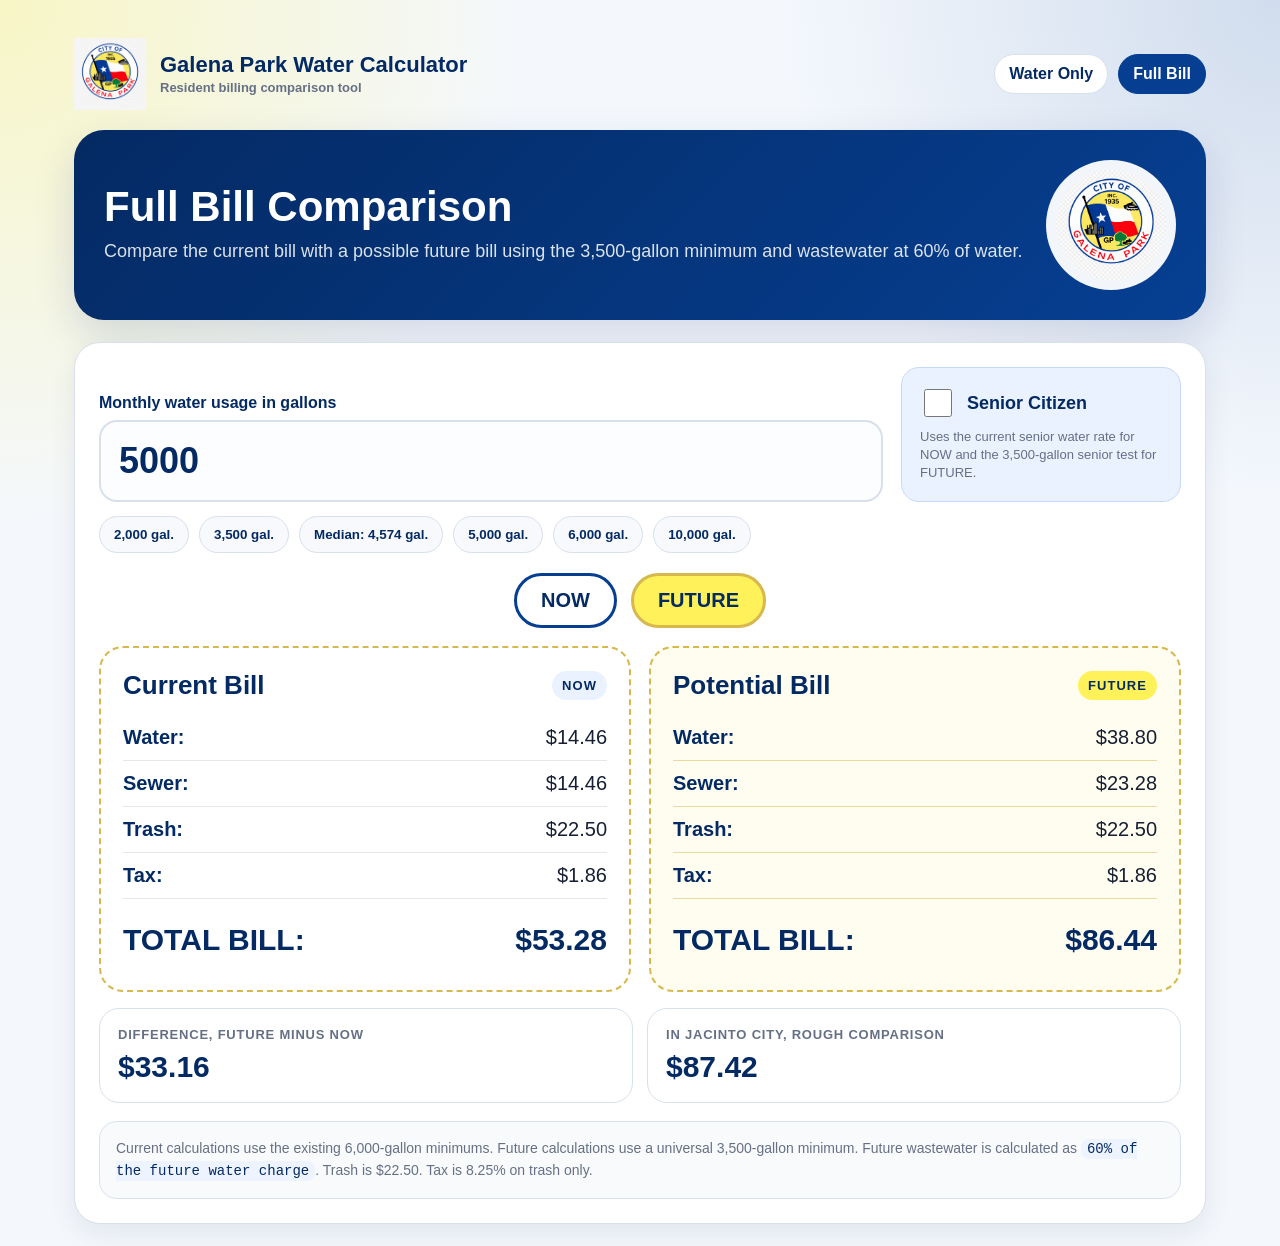
==== full-bill.html @ 179454eb "Add files via upload" ====
<!DOCTYPE html><html lang="en"><head><meta charset="UTF-8"><meta name="viewport" content="width=device-width, initial-scale=1.0"><title>Full Bill Calculator | Galena Park</title><link rel="stylesheet" href="styles.css"></head><body><main class="wrap"><nav class="nav"><div class="brand"><img src="gp-logo.png" alt="City of Galena Park logo"><div class="brand-text"><strong>Galena Park Water Calculator</strong><span>Resident billing comparison tool</span></div></div><div class="links"><a href="index.html" id="nav-water">Water Only</a><a href="full-bill.html" id="nav-full" class="active">Full Bill</a></div></nav><section class="hero"><div><h1>Full Bill Comparison</h1><p>Compare the current bill with a possible future bill using the 3,500-gallon minimum and wastewater at 60% of water.</p></div><img src="gp-logo.png" alt="City of Galena Park logo"></section><section class="panel"><div class="input-grid"><div><label class="title" for="gallons">Monthly water usage in gallons</label><input id="gallons" type="number" min="0" step="1" value="5000"></div><div class="toggle-card"><label class="toggle-row"><input id="seniorToggle" type="checkbox">Senior Citizen</label><div class="note">Uses the current senior water rate for NOW and the 3,500-gallon senior test for FUTURE.</div></div></div><div class="chips"><button class="chip" onclick="setGallons(2000)">2,000 gal.</button><button class="chip" onclick="setGallons(3500)">3,500 gal.</button><button class="chip" onclick="setGallons(4574)">Median: 4,574 gal.</button><button class="chip" onclick="setGallons(5000)">5,000 gal.</button><button class="chip" onclick="setGallons(6000)">6,000 gal.</button><button class="chip" onclick="setGallons(10000)">10,000 gal.</button></div><div class="bubbles"><div class="bubble now">NOW</div><div class="bubble future">FUTURE</div></div><div class="compare"><section class="receipt now"><h2>Current Bill <span class="badge">NOW</span></h2><div class="row"><strong>Water:</strong><span id="currentWater">$0.00</span></div><div class="row"><strong>Sewer:</strong><span id="currentSewer">$0.00</span></div><div class="row"><strong>Trash:</strong><span id="currentTrash">$0.00</span></div><div class="row"><strong>Tax:</strong><span id="currentTax">$0.00</span></div><div class="row total"><strong>TOTAL BILL:</strong><span id="currentTotal">$0.00</span></div></section><section class="receipt future"><h2>Potential Bill <span class="badge">FUTURE</span></h2><div class="row"><strong>Water:</strong><span id="futureWater">$0.00</span></div><div class="row"><strong>Sewer:</strong><span id="futureSewer">$0.00</span></div><div class="row"><strong>Trash:</strong><span id="futureTrash">$0.00</span></div><div class="row"><strong>Tax:</strong><span id="futureTax">$0.00</span></div><div class="row total"><strong>TOTAL BILL:</strong><span id="futureTotal">$0.00</span></div></section></div><div class="subgrid"><div class="subbox"><h3>Difference, future minus now</h3><div class="subamt" id="futureDifference">$0.00</div></div><div class="subbox"><h3>In Jacinto City, rough comparison</h3><div class="subamt" id="jacintoTotal">$0.00</div></div></div><div class="footnote">Current calculations use the existing 6,000-gallon minimums. Future calculations use a universal 3,500-gallon minimum. Future wastewater is calculated as <span class="formula">60% of the future water charge</span>. Trash is $22.50. Tax is 8.25% on trash only.</div></section></main><script src="calculator.js"></script></body></html>
---- styles.css ----
:root{--navy:#063f92;--navy-dark:#042a63;--red:#ef1b24;--yellow:#fff15a;--green:#12833d;--ink:#172033;--muted:#667085;--line:#d8e0ec;--bg:#f4f8fd;--card:#fff;--paper:#fffdf4;--gold:#d7b84f;--shadow:0 16px 42px rgba(4,31,96,.14)}
*{box-sizing:border-box}html{scroll-behavior:smooth}body{margin:0;font-family:Arial,Helvetica,sans-serif;color:var(--ink);background:radial-gradient(circle at top left,rgba(255,241,90,.34),transparent 30%),radial-gradient(circle at top right,rgba(6,63,146,.15),transparent 28%),var(--bg)}.wrap{max-width:1180px;margin:0 auto;padding:24px}.nav{display:flex;align-items:center;justify-content:space-between;gap:18px;padding:14px 0 20px}.brand{display:flex;align-items:center;gap:14px}.brand img{width:72px;height:72px;object-fit:contain}.brand-text strong{display:block;font-size:22px;color:var(--navy-dark);line-height:1}.brand-text span{display:block;color:var(--muted);font-size:13px;margin-top:4px;font-weight:700}.links{display:flex;gap:10px;flex-wrap:wrap}.links a{text-decoration:none;background:white;border:1px solid var(--line);padding:10px 14px;border-radius:999px;font-weight:900;color:var(--navy-dark)}.links a.active{background:var(--navy);color:white;border-color:var(--navy)}.hero{background:linear-gradient(135deg,var(--navy-dark),var(--navy));color:white;border-radius:30px;box-shadow:var(--shadow);padding:30px;display:grid;grid-template-columns:1fr 130px;gap:18px;align-items:center}.hero h1{font-size:42px;line-height:1;margin:0 0 10px}.hero p{font-size:18px;line-height:1.45;margin:0;color:rgba(255,255,255,.86)}.hero img{width:130px;height:130px;object-fit:contain;background:rgba(255,255,255,.95);border-radius:50%;padding:10px}.panel{background:var(--card);border:1px solid var(--line);box-shadow:0 10px 28px rgba(16,24,40,.08);border-radius:26px;padding:24px;margin-top:22px}.input-grid{display:grid;grid-template-columns:1fr 280px;gap:18px;align-items:end}label.title{display:block;color:var(--navy-dark);font-size:16px;font-weight:900;margin-bottom:8px}input[type=number]{width:100%;padding:18px;border:2px solid var(--line);border-radius:18px;background:#fbfdff;color:var(--navy-dark);font-size:36px;font-weight:900;outline:none}input[type=number]:focus{border-color:var(--navy);box-shadow:0 0 0 4px rgba(6,63,146,.13)}.toggle-card{background:#eaf2ff;border:1px solid #c7d9fa;border-radius:18px;padding:18px}.toggle-row{display:flex;align-items:center;gap:12px;color:var(--navy-dark);font-size:18px;font-weight:900;user-select:none;cursor:pointer}input[type=checkbox]{width:28px;height:28px;accent-color:var(--navy)}.note{font-size:13px;color:var(--muted);line-height:1.4;margin-top:8px}.chips{display:flex;flex-wrap:wrap;gap:10px;margin-top:14px}.chip{border:1px solid var(--line);background:#f7f9fd;color:var(--navy-dark);padding:10px 14px;border-radius:999px;font-weight:900;cursor:pointer}.chip:hover{background:#eef4ff}.metric-grid{display:grid;grid-template-columns:repeat(3,1fr);gap:16px;margin-top:22px}.metric{border-radius:24px;color:white;padding:24px;min-height:170px;overflow:hidden;position:relative}.metric:after{content:"";position:absolute;right:-56px;bottom:-66px;width:170px;height:170px;border-radius:50%;background:rgba(255,255,255,.12)}.metric.blue{background:var(--navy-dark)}.metric.red{background:#b42318}.metric.green{background:var(--green)}.metric.yellow{background:#9a7400}.kicker{font-size:13px;font-weight:900;letter-spacing:.08em;text-transform:uppercase;opacity:.88;margin-bottom:14px}.amount{font-size:42px;font-weight:900;line-height:1;margin-bottom:12px}.metric p{margin:0;font-size:14px;line-height:1.35;opacity:.88;max-width:270px}.bubbles{display:flex;justify-content:center;gap:14px;flex-wrap:wrap;margin-top:20px}.bubble{border-radius:999px;padding:13px 24px;font-size:20px;font-weight:900;border:3px solid}.bubble.now{background:white;color:var(--navy-dark);border-color:var(--navy)}.bubble.future{background:var(--yellow);color:var(--navy-dark);border-color:var(--gold)}.compare{display:grid;grid-template-columns:1fr 1fr;gap:18px;margin-top:18px}.receipt{background:var(--paper);border:2px dashed var(--gold);border-radius:24px;padding:22px}.receipt.now{background:#fff}.receipt.future{background:#fffdf0}.receipt h2{display:flex;align-items:center;justify-content:space-between;margin:0 0 14px;color:var(--navy-dark);font-size:26px}.badge{display:inline-block;font-size:13px;text-transform:uppercase;letter-spacing:.08em;border-radius:999px;padding:7px 10px;background:#eaf2ff;color:var(--navy-dark)}.future .badge{background:var(--yellow)}.row{display:grid;grid-template-columns:1fr auto;gap:16px;border-bottom:1px solid #eadb9c;padding:11px 0;font-size:20px}.now .row{border-bottom-color:#e5e7eb}.row strong{color:var(--navy-dark)}.row.total{border-bottom:0;margin-top:8px;padding-top:16px;font-size:30px;font-weight:900;color:var(--navy-dark)}.subgrid{display:grid;grid-template-columns:repeat(2,1fr);gap:14px;margin-top:16px}.subbox{border:1px solid var(--line);border-radius:20px;padding:18px;background:white}.subbox h3{margin:0 0 8px;font-size:13px;text-transform:uppercase;letter-spacing:.06em;color:var(--muted)}.subbox .subamt{font-size:30px;font-weight:900;color:var(--navy-dark)}.footnote{margin-top:18px;background:#f8fafc;border:1px solid var(--line);border-radius:18px;padding:16px;color:var(--muted);font-size:14px;line-height:1.5}.formula{font-family:ui-monospace,SFMono-Regular,Menlo,Consolas,monospace;background:#eef4ff;padding:2px 6px;border-radius:8px;color:var(--navy-dark)}@media(max-width:900px){.hero{grid-template-columns:1fr;text-align:left}.hero img{display:none}.input-grid,.metric-grid,.compare,.subgrid{grid-template-columns:1fr}.hero h1{font-size:32px}.amount{font-size:36px}.wrap{padding:16px}}@media print{body{background:white}.wrap{max-width:none;padding:12px}.nav,.chips{display:none}.hero,.panel{box-shadow:none}}
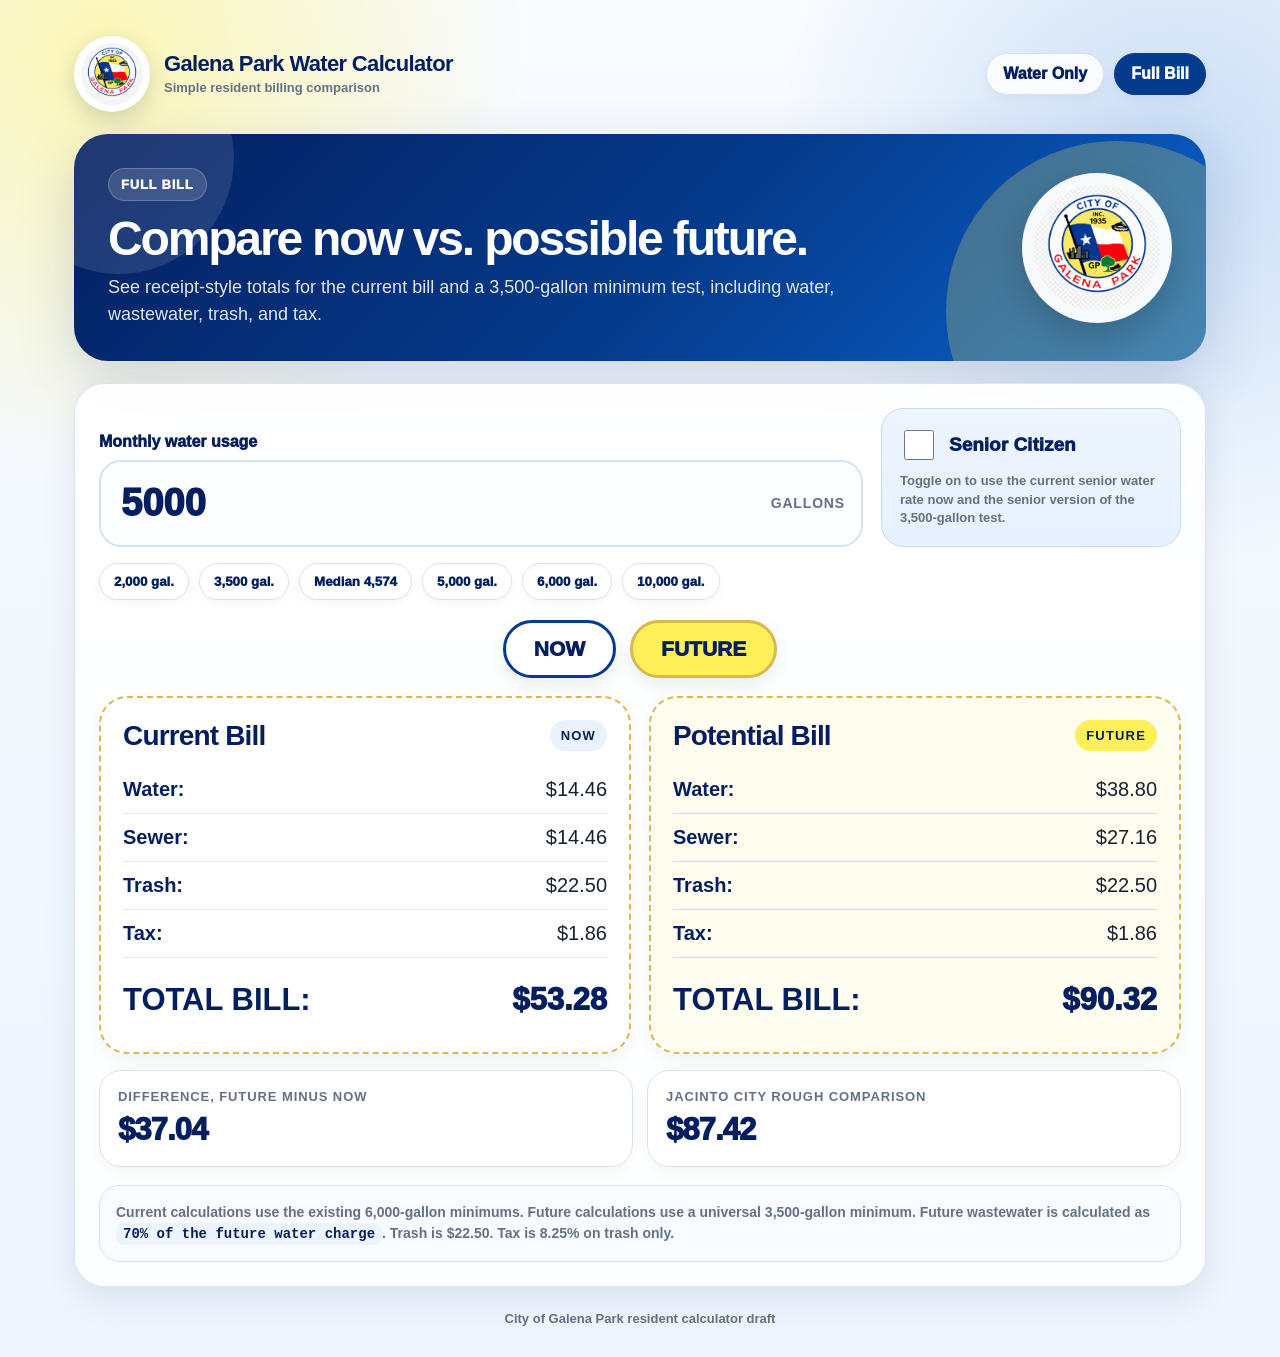
==== commit 7ddd9295: "Add files via upload" ====
--- a/full-bill.html
+++ b/full-bill.html
@@ -1 +1,105 @@
-<!DOCTYPE html><html lang="en"><head><meta charset="UTF-8"><meta name="viewport" content="width=device-width, initial-scale=1.0"><title>Full Bill Calculator | Galena Park</title><link rel="stylesheet" href="styles.css"></head><body><main class="wrap"><nav class="nav"><div class="brand"><img src="gp-logo.png" alt="City of Galena Park logo"><div class="brand-text"><strong>Galena Park Water Calculator</strong><span>Resident billing comparison tool</span></div></div><div class="links"><a href="index.html" id="nav-water">Water Only</a><a href="full-bill.html" id="nav-full" class="active">Full Bill</a></div></nav><section class="hero"><div><h1>Full Bill Comparison</h1><p>Compare the current bill with a possible future bill using the 3,500-gallon minimum and wastewater at 60% of water.</p></div><img src="gp-logo.png" alt="City of Galena Park logo"></section><section class="panel"><div class="input-grid"><div><label class="title" for="gallons">Monthly water usage in gallons</label><input id="gallons" type="number" min="0" step="1" value="5000"></div><div class="toggle-card"><label class="toggle-row"><input id="seniorToggle" type="checkbox">Senior Citizen</label><div class="note">Uses the current senior water rate for NOW and the 3,500-gallon senior test for FUTURE.</div></div></div><div class="chips"><button class="chip" onclick="setGallons(2000)">2,000 gal.</button><button class="chip" onclick="setGallons(3500)">3,500 gal.</button><button class="chip" onclick="setGallons(4574)">Median: 4,574 gal.</button><button class="chip" onclick="setGallons(5000)">5,000 gal.</button><button class="chip" onclick="setGallons(6000)">6,000 gal.</button><button class="chip" onclick="setGallons(10000)">10,000 gal.</button></div><div class="bubbles"><div class="bubble now">NOW</div><div class="bubble future">FUTURE</div></div><div class="compare"><section class="receipt now"><h2>Current Bill <span class="badge">NOW</span></h2><div class="row"><strong>Water:</strong><span id="currentWater">$0.00</span></div><div class="row"><strong>Sewer:</strong><span id="currentSewer">$0.00</span></div><div class="row"><strong>Trash:</strong><span id="currentTrash">$0.00</span></div><div class="row"><strong>Tax:</strong><span id="currentTax">$0.00</span></div><div class="row total"><strong>TOTAL BILL:</strong><span id="currentTotal">$0.00</span></div></section><section class="receipt future"><h2>Potential Bill <span class="badge">FUTURE</span></h2><div class="row"><strong>Water:</strong><span id="futureWater">$0.00</span></div><div class="row"><strong>Sewer:</strong><span id="futureSewer">$0.00</span></div><div class="row"><strong>Trash:</strong><span id="futureTrash">$0.00</span></div><div class="row"><strong>Tax:</strong><span id="futureTax">$0.00</span></div><div class="row total"><strong>TOTAL BILL:</strong><span id="futureTotal">$0.00</span></div></section></div><div class="subgrid"><div class="subbox"><h3>Difference, future minus now</h3><div class="subamt" id="futureDifference">$0.00</div></div><div class="subbox"><h3>In Jacinto City, rough comparison</h3><div class="subamt" id="jacintoTotal">$0.00</div></div></div><div class="footnote">Current calculations use the existing 6,000-gallon minimums. Future calculations use a universal 3,500-gallon minimum. Future wastewater is calculated as <span class="formula">60% of the future water charge</span>. Trash is $22.50. Tax is 8.25% on trash only.</div></section></main><script src="calculator.js"></script></body></html>+<!DOCTYPE html>
+<html lang="en">
+<head>
+  <meta charset="UTF-8">
+  <meta name="viewport" content="width=device-width, initial-scale=1.0">
+  <title>Full Bill Comparison | Galena Park</title>
+  <link rel="stylesheet" href="styles.css">
+</head>
+<body>
+  <main class="wrap">
+    
+<nav class="nav">
+  <a class="brand" href="index.html">
+    <img class="brand-logo" src="gp-logo.png" alt="City of Galena Park logo">
+    <div class="brand-text">
+      <strong>Galena Park Water Calculator</strong>
+      <span>Simple resident billing comparison</span>
+    </div>
+  </a>
+  <div class="links">
+    <a href="index.html" id="nav-water">Water Only</a>
+    <a href="full-bill.html" id="nav-full" class="active">Full Bill</a>
+  </div>
+</nav>
+
+    <section class="hero">
+      <div>
+        <div class="eyebrow">Full bill</div>
+        <h1>Compare now vs. possible future.</h1>
+        <p>See receipt-style totals for the current bill and a 3,500-gallon minimum test, including water, wastewater, trash, and tax.</p>
+      </div>
+      <img src="gp-logo.png" alt="City of Galena Park logo">
+    </section>
+
+    
+<section class="panel">
+  <div class="input-grid">
+    <div>
+      <label class="title" for="gallons">Monthly water usage</label>
+      <div class="input-shell">
+        <input id="gallons" type="number" min="0" step="1" value="5000">
+      </div>
+    </div>
+    <div class="toggle-card">
+      <label class="toggle-row">
+        <input id="seniorToggle" type="checkbox">
+        Senior Citizen
+      </label>
+      <div class="note">Toggle on to use the current senior water rate now and the senior version of the 3,500-gallon test.</div>
+    </div>
+  </div>
+  <div class="chips">
+    <button class="chip" onclick="setGallons(2000)">2,000 gal.</button>
+    <button class="chip" onclick="setGallons(3500)">3,500 gal.</button>
+    <button class="chip" onclick="setGallons(4574)">Median 4,574</button>
+    <button class="chip" onclick="setGallons(5000)">5,000 gal.</button>
+    <button class="chip" onclick="setGallons(6000)">6,000 gal.</button>
+    <button class="chip" onclick="setGallons(10000)">10,000 gal.</button>
+  </div>
+
+      <div class="bubbles">
+        <div class="bubble now">NOW</div>
+        <div class="bubble future">FUTURE</div>
+      </div>
+
+      <div class="compare">
+        <section class="receipt now">
+          <h2>Current Bill <span class="badge">NOW</span></h2>
+          <div class="row"><strong>Water:</strong><span id="currentWater">$0.00</span></div>
+          <div class="row"><strong>Sewer:</strong><span id="currentSewer">$0.00</span></div>
+          <div class="row"><strong>Trash:</strong><span id="currentTrash">$0.00</span></div>
+          <div class="row"><strong>Tax:</strong><span id="currentTax">$0.00</span></div>
+          <div class="row total"><strong>TOTAL BILL:</strong><span id="currentTotal">$0.00</span></div>
+        </section>
+
+        <section class="receipt future">
+          <h2>Potential Bill <span class="badge">FUTURE</span></h2>
+          <div class="row"><strong>Water:</strong><span id="futureWater">$0.00</span></div>
+          <div class="row"><strong>Sewer:</strong><span id="futureSewer">$0.00</span></div>
+          <div class="row"><strong>Trash:</strong><span id="futureTrash">$0.00</span></div>
+          <div class="row"><strong>Tax:</strong><span id="futureTax">$0.00</span></div>
+          <div class="row total"><strong>TOTAL BILL:</strong><span id="futureTotal">$0.00</span></div>
+        </section>
+      </div>
+
+      <div class="subgrid">
+        <div class="subbox">
+          <h3>Difference, future minus now</h3>
+          <div class="subamt" id="futureDifference">$0.00</div>
+        </div>
+        <div class="subbox">
+          <h3>Jacinto City rough comparison</h3>
+          <div class="subamt" id="jacintoTotal">$0.00</div>
+        </div>
+      </div>
+
+      <div class="footnote">
+        Current calculations use the existing 6,000-gallon minimums. Future calculations use a universal 3,500-gallon minimum. Future wastewater is calculated as <span class="formula">70% of the future water charge</span>. Trash is $22.50. Tax is 8.25% on trash only.
+      </div>
+    </section>
+    <div class="footer">City of Galena Park resident calculator draft</div>
+  </main>
+  <script src="calculator.js"></script>
+</body>
+</html>
--- a/styles.css
+++ b/styles.css
@@ -1,3 +1,154 @@
 
-:root{--navy:#063f92;--navy-dark:#042a63;--red:#ef1b24;--yellow:#fff15a;--green:#12833d;--ink:#172033;--muted:#667085;--line:#d8e0ec;--bg:#f4f8fd;--card:#fff;--paper:#fffdf4;--gold:#d7b84f;--shadow:0 16px 42px rgba(4,31,96,.14)}
-*{box-sizing:border-box}html{scroll-behavior:smooth}body{margin:0;font-family:Arial,Helvetica,sans-serif;color:var(--ink);background:radial-gradient(circle at top left,rgba(255,241,90,.34),transparent 30%),radial-gradient(circle at top right,rgba(6,63,146,.15),transparent 28%),var(--bg)}.wrap{max-width:1180px;margin:0 auto;padding:24px}.nav{display:flex;align-items:center;justify-content:space-between;gap:18px;padding:14px 0 20px}.brand{display:flex;align-items:center;gap:14px}.brand img{width:72px;height:72px;object-fit:contain}.brand-text strong{display:block;font-size:22px;color:var(--navy-dark);line-height:1}.brand-text span{display:block;color:var(--muted);font-size:13px;margin-top:4px;font-weight:700}.links{display:flex;gap:10px;flex-wrap:wrap}.links a{text-decoration:none;background:white;border:1px solid var(--line);padding:10px 14px;border-radius:999px;font-weight:900;color:var(--navy-dark)}.links a.active{background:var(--navy);color:white;border-color:var(--navy)}.hero{background:linear-gradient(135deg,var(--navy-dark),var(--navy));color:white;border-radius:30px;box-shadow:var(--shadow);padding:30px;display:grid;grid-template-columns:1fr 130px;gap:18px;align-items:center}.hero h1{font-size:42px;line-height:1;margin:0 0 10px}.hero p{font-size:18px;line-height:1.45;margin:0;color:rgba(255,255,255,.86)}.hero img{width:130px;height:130px;object-fit:contain;background:rgba(255,255,255,.95);border-radius:50%;padding:10px}.panel{background:var(--card);border:1px solid var(--line);box-shadow:0 10px 28px rgba(16,24,40,.08);border-radius:26px;padding:24px;margin-top:22px}.input-grid{display:grid;grid-template-columns:1fr 280px;gap:18px;align-items:end}label.title{display:block;color:var(--navy-dark);font-size:16px;font-weight:900;margin-bottom:8px}input[type=number]{width:100%;padding:18px;border:2px solid var(--line);border-radius:18px;background:#fbfdff;color:var(--navy-dark);font-size:36px;font-weight:900;outline:none}input[type=number]:focus{border-color:var(--navy);box-shadow:0 0 0 4px rgba(6,63,146,.13)}.toggle-card{background:#eaf2ff;border:1px solid #c7d9fa;border-radius:18px;padding:18px}.toggle-row{display:flex;align-items:center;gap:12px;color:var(--navy-dark);font-size:18px;font-weight:900;user-select:none;cursor:pointer}input[type=checkbox]{width:28px;height:28px;accent-color:var(--navy)}.note{font-size:13px;color:var(--muted);line-height:1.4;margin-top:8px}.chips{display:flex;flex-wrap:wrap;gap:10px;margin-top:14px}.chip{border:1px solid var(--line);background:#f7f9fd;color:var(--navy-dark);padding:10px 14px;border-radius:999px;font-weight:900;cursor:pointer}.chip:hover{background:#eef4ff}.metric-grid{display:grid;grid-template-columns:repeat(3,1fr);gap:16px;margin-top:22px}.metric{border-radius:24px;color:white;padding:24px;min-height:170px;overflow:hidden;position:relative}.metric:after{content:"";position:absolute;right:-56px;bottom:-66px;width:170px;height:170px;border-radius:50%;background:rgba(255,255,255,.12)}.metric.blue{background:var(--navy-dark)}.metric.red{background:#b42318}.metric.green{background:var(--green)}.metric.yellow{background:#9a7400}.kicker{font-size:13px;font-weight:900;letter-spacing:.08em;text-transform:uppercase;opacity:.88;margin-bottom:14px}.amount{font-size:42px;font-weight:900;line-height:1;margin-bottom:12px}.metric p{margin:0;font-size:14px;line-height:1.35;opacity:.88;max-width:270px}.bubbles{display:flex;justify-content:center;gap:14px;flex-wrap:wrap;margin-top:20px}.bubble{border-radius:999px;padding:13px 24px;font-size:20px;font-weight:900;border:3px solid}.bubble.now{background:white;color:var(--navy-dark);border-color:var(--navy)}.bubble.future{background:var(--yellow);color:var(--navy-dark);border-color:var(--gold)}.compare{display:grid;grid-template-columns:1fr 1fr;gap:18px;margin-top:18px}.receipt{background:var(--paper);border:2px dashed var(--gold);border-radius:24px;padding:22px}.receipt.now{background:#fff}.receipt.future{background:#fffdf0}.receipt h2{display:flex;align-items:center;justify-content:space-between;margin:0 0 14px;color:var(--navy-dark);font-size:26px}.badge{display:inline-block;font-size:13px;text-transform:uppercase;letter-spacing:.08em;border-radius:999px;padding:7px 10px;background:#eaf2ff;color:var(--navy-dark)}.future .badge{background:var(--yellow)}.row{display:grid;grid-template-columns:1fr auto;gap:16px;border-bottom:1px solid #eadb9c;padding:11px 0;font-size:20px}.now .row{border-bottom-color:#e5e7eb}.row strong{color:var(--navy-dark)}.row.total{border-bottom:0;margin-top:8px;padding-top:16px;font-size:30px;font-weight:900;color:var(--navy-dark)}.subgrid{display:grid;grid-template-columns:repeat(2,1fr);gap:14px;margin-top:16px}.subbox{border:1px solid var(--line);border-radius:20px;padding:18px;background:white}.subbox h3{margin:0 0 8px;font-size:13px;text-transform:uppercase;letter-spacing:.06em;color:var(--muted)}.subbox .subamt{font-size:30px;font-weight:900;color:var(--navy-dark)}.footnote{margin-top:18px;background:#f8fafc;border:1px solid var(--line);border-radius:18px;padding:16px;color:var(--muted);font-size:14px;line-height:1.5}.formula{font-family:ui-monospace,SFMono-Regular,Menlo,Consolas,monospace;background:#eef4ff;padding:2px 6px;border-radius:8px;color:var(--navy-dark)}@media(max-width:900px){.hero{grid-template-columns:1fr;text-align:left}.hero img{display:none}.input-grid,.metric-grid,.compare,.subgrid{grid-template-columns:1fr}.hero h1{font-size:32px}.amount{font-size:36px}.wrap{padding:16px}}@media print{body{background:white}.wrap{max-width:none;padding:12px}.nav,.chips{display:none}.hero,.panel{box-shadow:none}}
+:root{
+  --navy:#053B8C;
+  --navy-2:#041f60;
+  --blue:#0b63ce;
+  --red:#ee1c25;
+  --yellow:#fff05a;
+  --gold:#d9b84f;
+  --green:#11824a;
+  --green-2:#0f6b3e;
+  --ink:#182230;
+  --muted:#667085;
+  --line:#d7e2f0;
+  --soft:#f5f9ff;
+  --card:#ffffff;
+  --paper:#fffdf3;
+  --shadow:0 20px 60px rgba(4,31,96,.16);
+  --shadow-soft:0 12px 34px rgba(16,24,40,.09);
+}
+*{box-sizing:border-box}
+html{scroll-behavior:smooth}
+body{
+  margin:0;
+  font-family:Inter, Arial, Helvetica, sans-serif;
+  color:var(--ink);
+  background:
+    radial-gradient(circle at 8% 4%, rgba(255,240,90,.45), transparent 24%),
+    radial-gradient(circle at 92% 12%, rgba(11,99,206,.20), transparent 24%),
+    linear-gradient(180deg,#f8fbff 0%,#eef5ff 100%);
+}
+button,input{font-family:inherit}
+.wrap{max-width:1180px;margin:0 auto;padding:24px}
+.nav{
+  display:flex;
+  align-items:center;
+  justify-content:space-between;
+  gap:18px;
+  padding:12px 0 22px;
+}
+.brand{display:flex;align-items:center;gap:14px;text-decoration:none}
+.brand-logo{
+  width:76px;height:76px;border-radius:50%;background:white;padding:7px;
+  box-shadow:0 8px 22px rgba(4,31,96,.16);object-fit:contain
+}
+.brand-text strong{display:block;color:var(--navy-2);font-size:22px;letter-spacing:-.03em;line-height:1}
+.brand-text span{display:block;color:var(--muted);font-size:13px;margin-top:5px;font-weight:800}
+.links{display:flex;gap:10px;flex-wrap:wrap}
+.links a{
+  text-decoration:none;background:rgba(255,255,255,.85);border:1px solid var(--line);
+  color:var(--navy-2);font-weight:950;padding:11px 16px;border-radius:999px;
+  box-shadow:0 4px 14px rgba(16,24,40,.04)
+}
+.links a.active{background:var(--navy);border-color:var(--navy);color:white}
+.hero{
+  position:relative;overflow:hidden;
+  background:linear-gradient(135deg,var(--navy-2),var(--navy) 54%,#0b63ce);
+  color:white;border-radius:34px;padding:34px;box-shadow:var(--shadow);
+  display:grid;grid-template-columns:1fr 150px;align-items:center;gap:24px;
+}
+.hero:before{
+  content:"";position:absolute;inset:auto -80px -120px auto;width:340px;height:340px;border-radius:50%;
+  background:rgba(255,240,90,.24)
+}
+.hero:after{
+  content:"";position:absolute;left:-70px;top:-90px;width:230px;height:230px;border-radius:50%;
+  background:rgba(255,255,255,.11)
+}
+.hero > *{position:relative;z-index:1}
+.eyebrow{
+  display:inline-flex;align-items:center;gap:8px;background:rgba(255,255,255,.14);
+  border:1px solid rgba(255,255,255,.22);border-radius:999px;padding:8px 12px;
+  font-size:13px;font-weight:950;letter-spacing:.06em;text-transform:uppercase;margin-bottom:14px
+}
+.hero h1{font-size:48px;line-height:.98;margin:0 0 12px;letter-spacing:-.045em}
+.hero p{font-size:18px;line-height:1.48;margin:0;color:rgba(255,255,255,.88);max-width:760px}
+.hero img{width:150px;height:150px;object-fit:contain;background:rgba(255,255,255,.96);border-radius:50%;padding:12px;box-shadow:0 16px 34px rgba(0,0,0,.18)}
+.panel{
+  background:rgba(255,255,255,.92);backdrop-filter:blur(10px);
+  border:1px solid rgba(215,226,240,.95);box-shadow:var(--shadow-soft);
+  border-radius:30px;padding:24px;margin-top:22px
+}
+.input-grid{display:grid;grid-template-columns:1fr 300px;gap:18px;align-items:end}
+label.title{display:block;color:var(--navy-2);font-size:16px;font-weight:950;margin-bottom:9px}
+.input-shell{position:relative}
+.input-shell:after{
+  content:"gallons";position:absolute;right:18px;top:50%;transform:translateY(-50%);
+  color:var(--muted);font-weight:900;font-size:14px;text-transform:uppercase;letter-spacing:.06em
+}
+input[type=number]{
+  width:100%;padding:20px 110px 20px 20px;border:2px solid var(--line);border-radius:22px;
+  background:#fbfdff;color:var(--navy-2);font-size:38px;font-weight:950;outline:none;
+  box-shadow:inset 0 1px 0 rgba(255,255,255,.9)
+}
+input[type=number]:focus{border-color:var(--blue);box-shadow:0 0 0 5px rgba(11,99,206,.12)}
+.toggle-card{
+  background:linear-gradient(180deg,#eef5ff,#e6f0ff);border:1px solid #c9daf4;border-radius:22px;padding:18px
+}
+.toggle-row{display:flex;align-items:center;gap:12px;color:var(--navy-2);font-size:19px;font-weight:950;cursor:pointer;user-select:none}
+input[type=checkbox]{width:30px;height:30px;accent-color:var(--navy)}
+.note{font-size:13px;color:var(--muted);line-height:1.42;margin-top:9px;font-weight:650}
+.chips{display:flex;flex-wrap:wrap;gap:10px;margin-top:16px}
+.chip{
+  border:1px solid var(--line);background:#ffffff;color:var(--navy-2);padding:10px 14px;border-radius:999px;
+  font-weight:950;cursor:pointer;box-shadow:0 4px 12px rgba(16,24,40,.04)
+}
+.chip:hover{background:#eef5ff;border-color:#bfd3f1}
+.metric-grid{display:grid;grid-template-columns:repeat(3,1fr);gap:16px;margin-top:22px}
+.metric{
+  border-radius:28px;color:white;padding:24px;min-height:184px;position:relative;overflow:hidden;box-shadow:0 14px 28px rgba(16,24,40,.12)
+}
+.metric:before{content:"";position:absolute;inset:0;background:linear-gradient(180deg,rgba(255,255,255,.12),transparent)}
+.metric:after{content:"";position:absolute;right:-58px;bottom:-70px;width:180px;height:180px;border-radius:50%;background:rgba(255,255,255,.13)}
+.metric > *{position:relative;z-index:1}
+.metric.blue{background:linear-gradient(135deg,var(--navy-2),var(--navy))}
+.metric.red{background:linear-gradient(135deg,#991b1b,#dc2626)}
+.metric.gold{background:linear-gradient(135deg,#8a6400,#d99a00)}
+.metric.green{background:linear-gradient(135deg,var(--green-2),var(--green))}
+.kicker{font-size:13px;font-weight:950;letter-spacing:.09em;text-transform:uppercase;opacity:.88;margin-bottom:14px}
+.amount{font-size:44px;font-weight:950;line-height:1;margin-bottom:12px;letter-spacing:-.04em}
+.metric p{margin:0;font-size:14px;line-height:1.38;opacity:.9;max-width:285px}
+.bubbles{display:flex;justify-content:center;gap:14px;flex-wrap:wrap;margin-top:20px}
+.bubble{
+  border-radius:999px;padding:14px 28px;font-size:21px;font-weight:950;border:3px solid;box-shadow:0 8px 20px rgba(16,24,40,.08)
+}
+.bubble.now{background:white;color:var(--navy-2);border-color:var(--navy)}
+.bubble.future{background:var(--yellow);color:var(--navy-2);border-color:var(--gold)}
+.compare{display:grid;grid-template-columns:1fr 1fr;gap:18px;margin-top:18px}
+.receipt{
+  background:var(--paper);border:2px dashed var(--gold);border-radius:28px;padding:22px;box-shadow:0 8px 20px rgba(16,24,40,.05)
+}
+.receipt.now{background:#fff}
+.receipt.future{background:#fffdf0}
+.receipt h2{display:flex;align-items:center;justify-content:space-between;gap:12px;margin:0 0 14px;color:var(--navy-2);font-size:28px;letter-spacing:-.03em}
+.badge{display:inline-block;font-size:13px;text-transform:uppercase;letter-spacing:.09em;border-radius:999px;padding:8px 11px;background:#eaf2ff;color:var(--navy-2);white-space:nowrap}
+.future .badge{background:var(--yellow)}
+.row{display:grid;grid-template-columns:1fr auto;gap:16px;border-bottom:1px solid #eadb9c;padding:12px 0;font-size:20px}
+.now .row{border-bottom-color:#e6e9ef}
+.row strong{color:var(--navy-2)}
+.row.total{border-bottom:0;margin-top:8px;padding-top:16px;font-size:31px;font-weight:950;color:var(--navy-2)}
+.subgrid{display:grid;grid-template-columns:repeat(2,1fr);gap:14px;margin-top:16px}
+.subbox{border:1px solid var(--line);border-radius:22px;padding:18px;background:white;box-shadow:0 6px 16px rgba(16,24,40,.04)}
+.subbox h3{margin:0 0 8px;font-size:13px;text-transform:uppercase;letter-spacing:.07em;color:var(--muted)}
+.subbox .subamt{font-size:31px;font-weight:950;color:var(--navy-2);letter-spacing:-.03em}
+.footnote{margin-top:18px;background:#f8fbff;border:1px solid var(--line);border-radius:20px;padding:16px;color:var(--muted);font-size:14px;line-height:1.52;font-weight:650}
+.formula{font-family:ui-monospace,SFMono-Regular,Menlo,Consolas,monospace;background:#eef4ff;padding:3px 7px;border-radius:8px;color:var(--navy-2);font-weight:900}
+.footer{color:var(--muted);text-align:center;font-size:13px;font-weight:700;margin:24px 0 8px}
+@media(max-width:900px){
+  .wrap{padding:16px}.nav{align-items:flex-start;flex-direction:column}.hero{grid-template-columns:1fr;padding:26px}.hero img{display:none}
+  .hero h1{font-size:34px}.input-grid,.metric-grid,.compare,.subgrid{grid-template-columns:1fr}
+  input[type=number]{font-size:32px}.amount{font-size:38px}
+}
+@media print{
+  body{background:white}.wrap{max-width:none;padding:12px}.nav,.chips{display:none}.hero,.panel{box-shadow:none}
+}
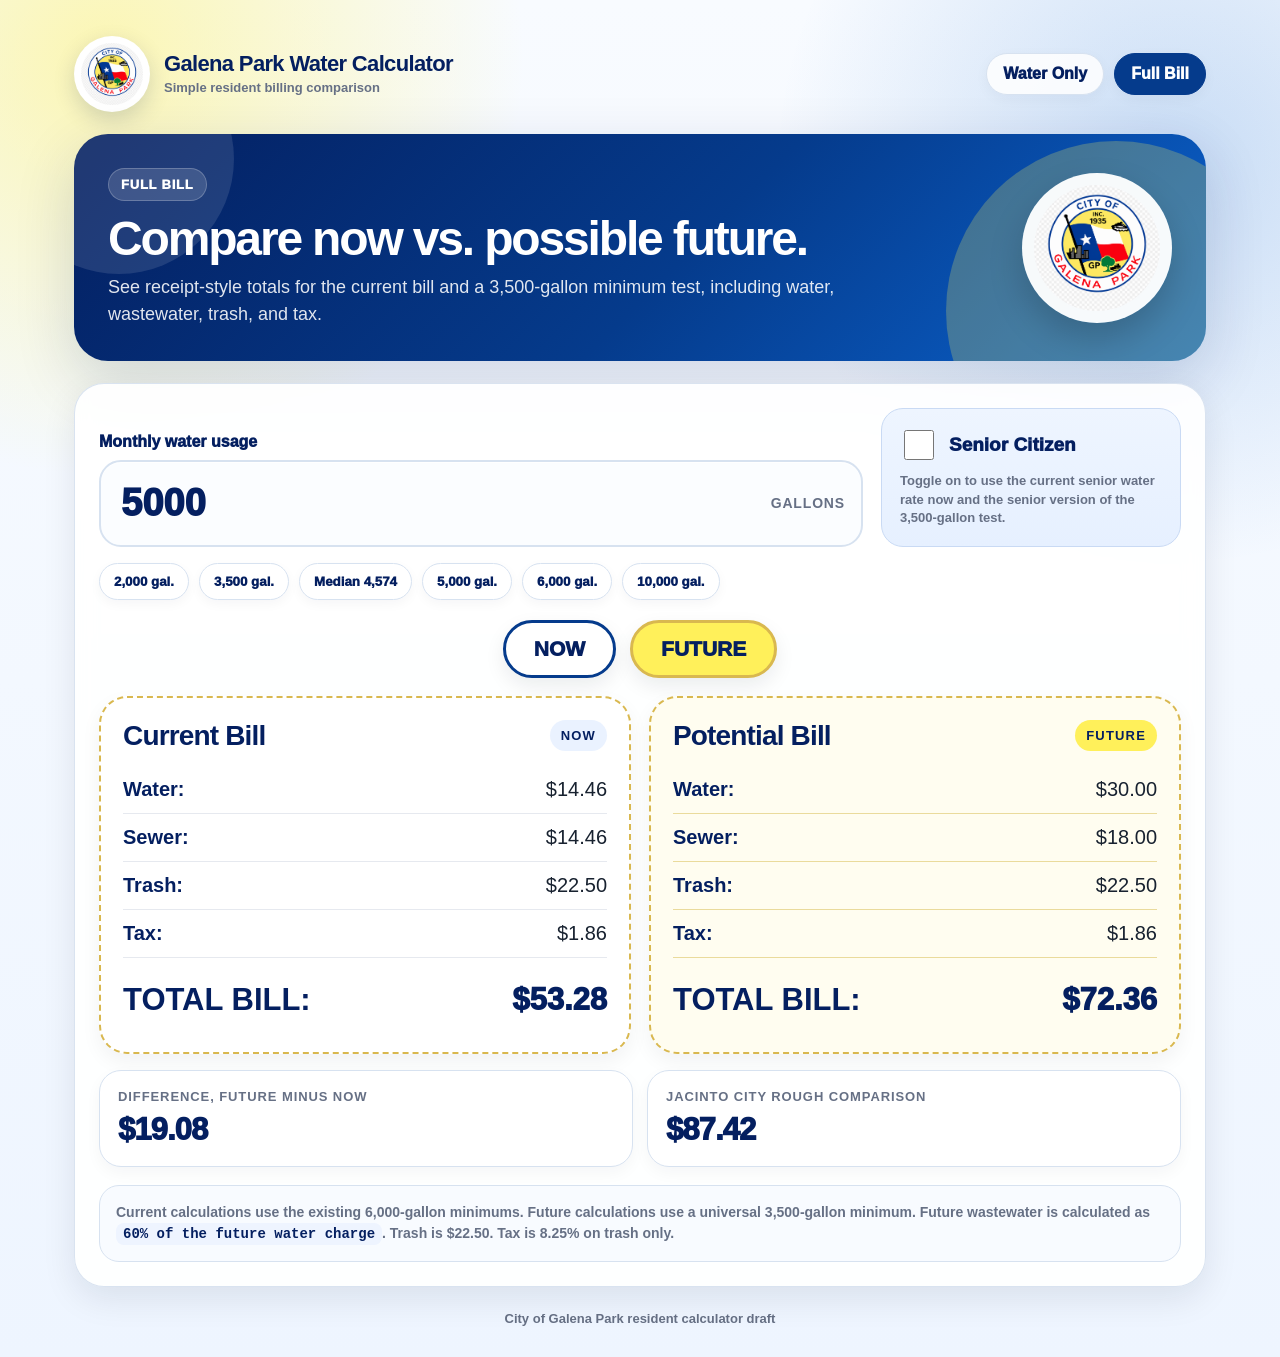
==== commit af767cc9: "Add files via upload" ====
--- a/full-bill.html
+++ b/full-bill.html
@@ -95,7 +95,7 @@
       </div>
 
       <div class="footnote">
-        Current calculations use the existing 6,000-gallon minimums. Future calculations use a universal 3,500-gallon minimum. Future wastewater is calculated as <span class="formula">70% of the future water charge</span>. Trash is $22.50. Tax is 8.25% on trash only.
+        Current calculations use the existing 6,000-gallon minimums. Future calculations use a universal 3,500-gallon minimum. Future wastewater is calculated as <span class="formula">60% of the future water charge</span>. Trash is $22.50. Tax is 8.25% on trash only.
       </div>
     </section>
     <div class="footer">City of Galena Park resident calculator draft</div>
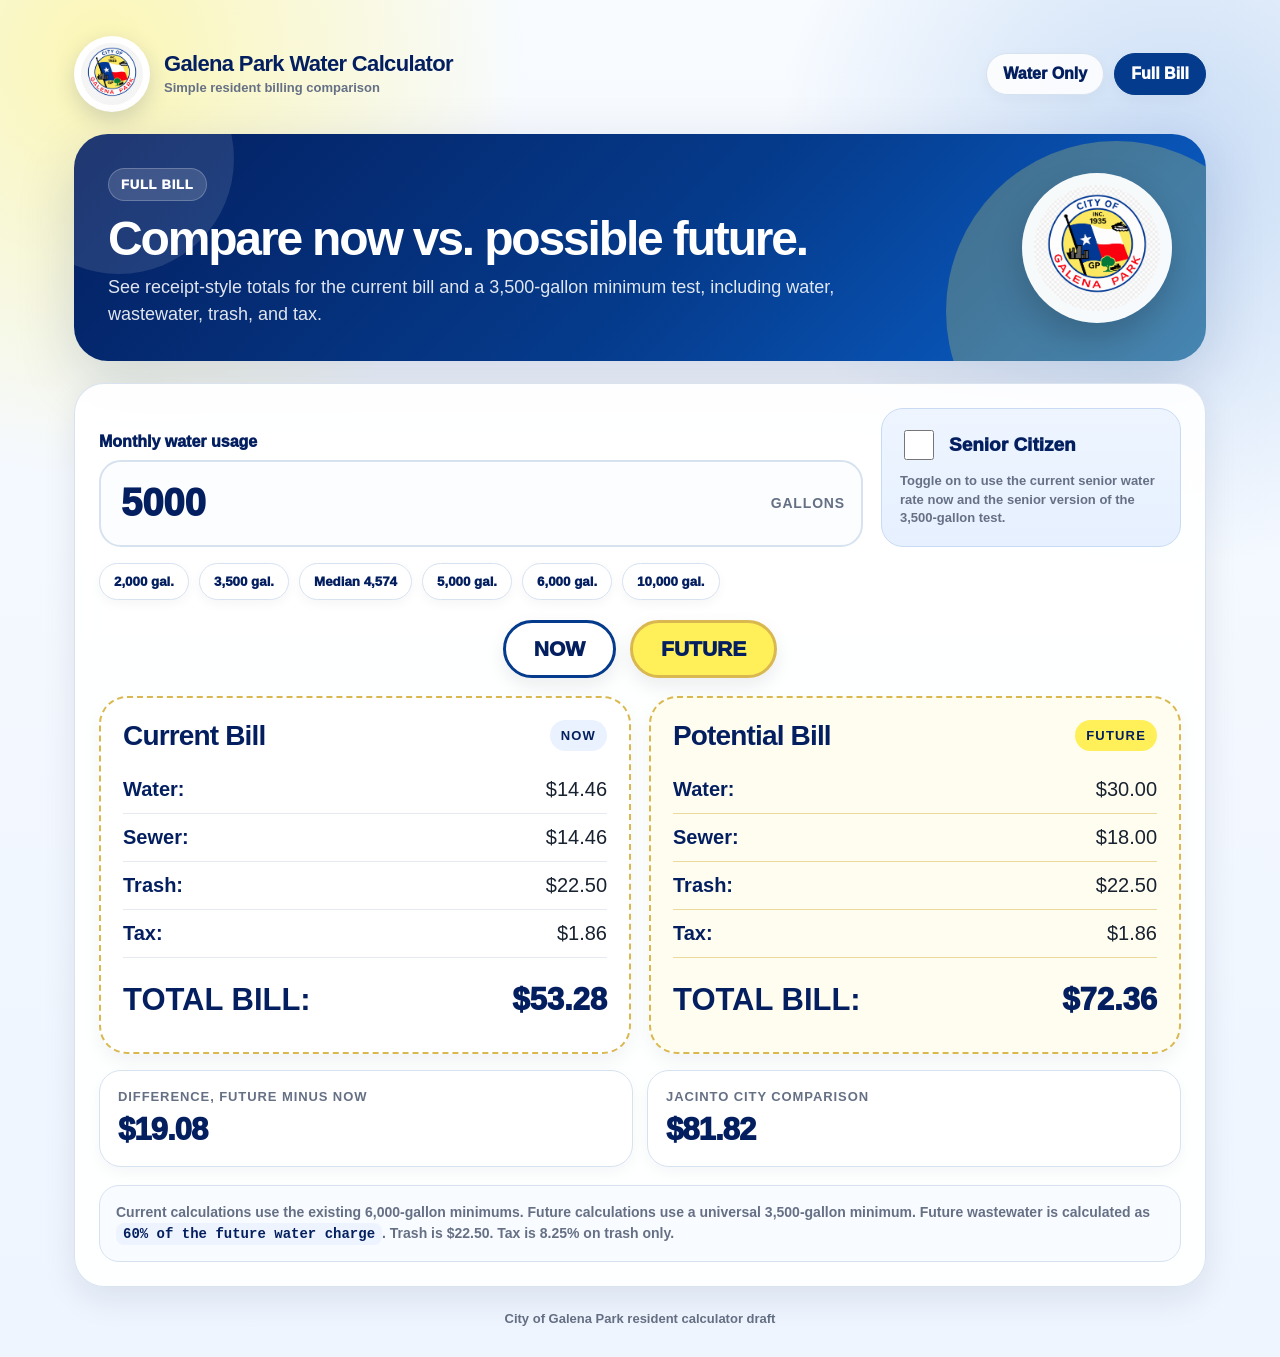
==== commit 1b85c695: "Add files via upload" ====
--- a/full-bill.html
+++ b/full-bill.html
@@ -89,7 +89,7 @@
           <div class="subamt" id="futureDifference">$0.00</div>
         </div>
         <div class="subbox">
-          <h3>Jacinto City rough comparison</h3>
+          <h3>Jacinto City comparison</h3>
           <div class="subamt" id="jacintoTotal">$0.00</div>
         </div>
       </div>
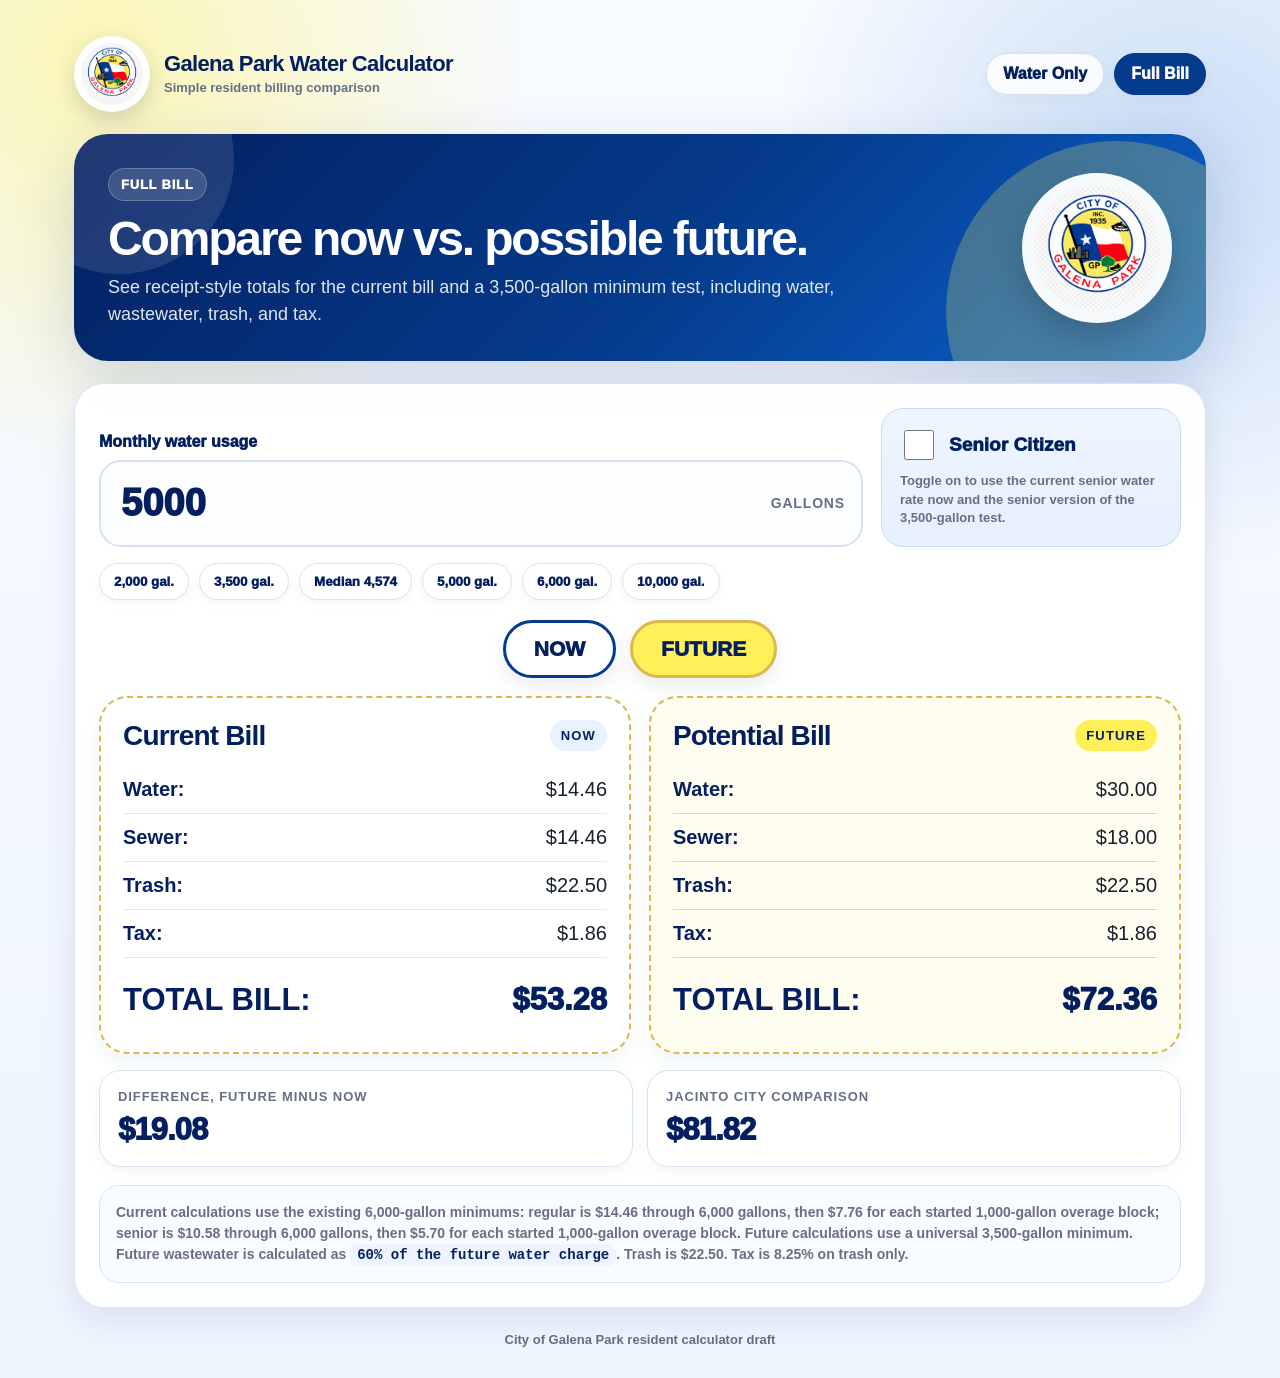
==== commit 934e3901: "Add files via upload" ====
--- a/full-bill.html
+++ b/full-bill.html
@@ -95,7 +95,7 @@
       </div>
 
       <div class="footnote">
-        Current calculations use the existing 6,000-gallon minimums. Future calculations use a universal 3,500-gallon minimum. Future wastewater is calculated as <span class="formula">60% of the future water charge</span>. Trash is $22.50. Tax is 8.25% on trash only.
+        Current calculations use the existing 6,000-gallon minimums: regular is $14.46 through 6,000 gallons, then $7.76 for each started 1,000-gallon overage block; senior is $10.58 through 6,000 gallons, then $5.70 for each started 1,000-gallon overage block. Future calculations use a universal 3,500-gallon minimum. Future wastewater is calculated as <span class="formula">60% of the future water charge</span>. Trash is $22.50. Tax is 8.25% on trash only.
       </div>
     </section>
     <div class="footer">City of Galena Park resident calculator draft</div>
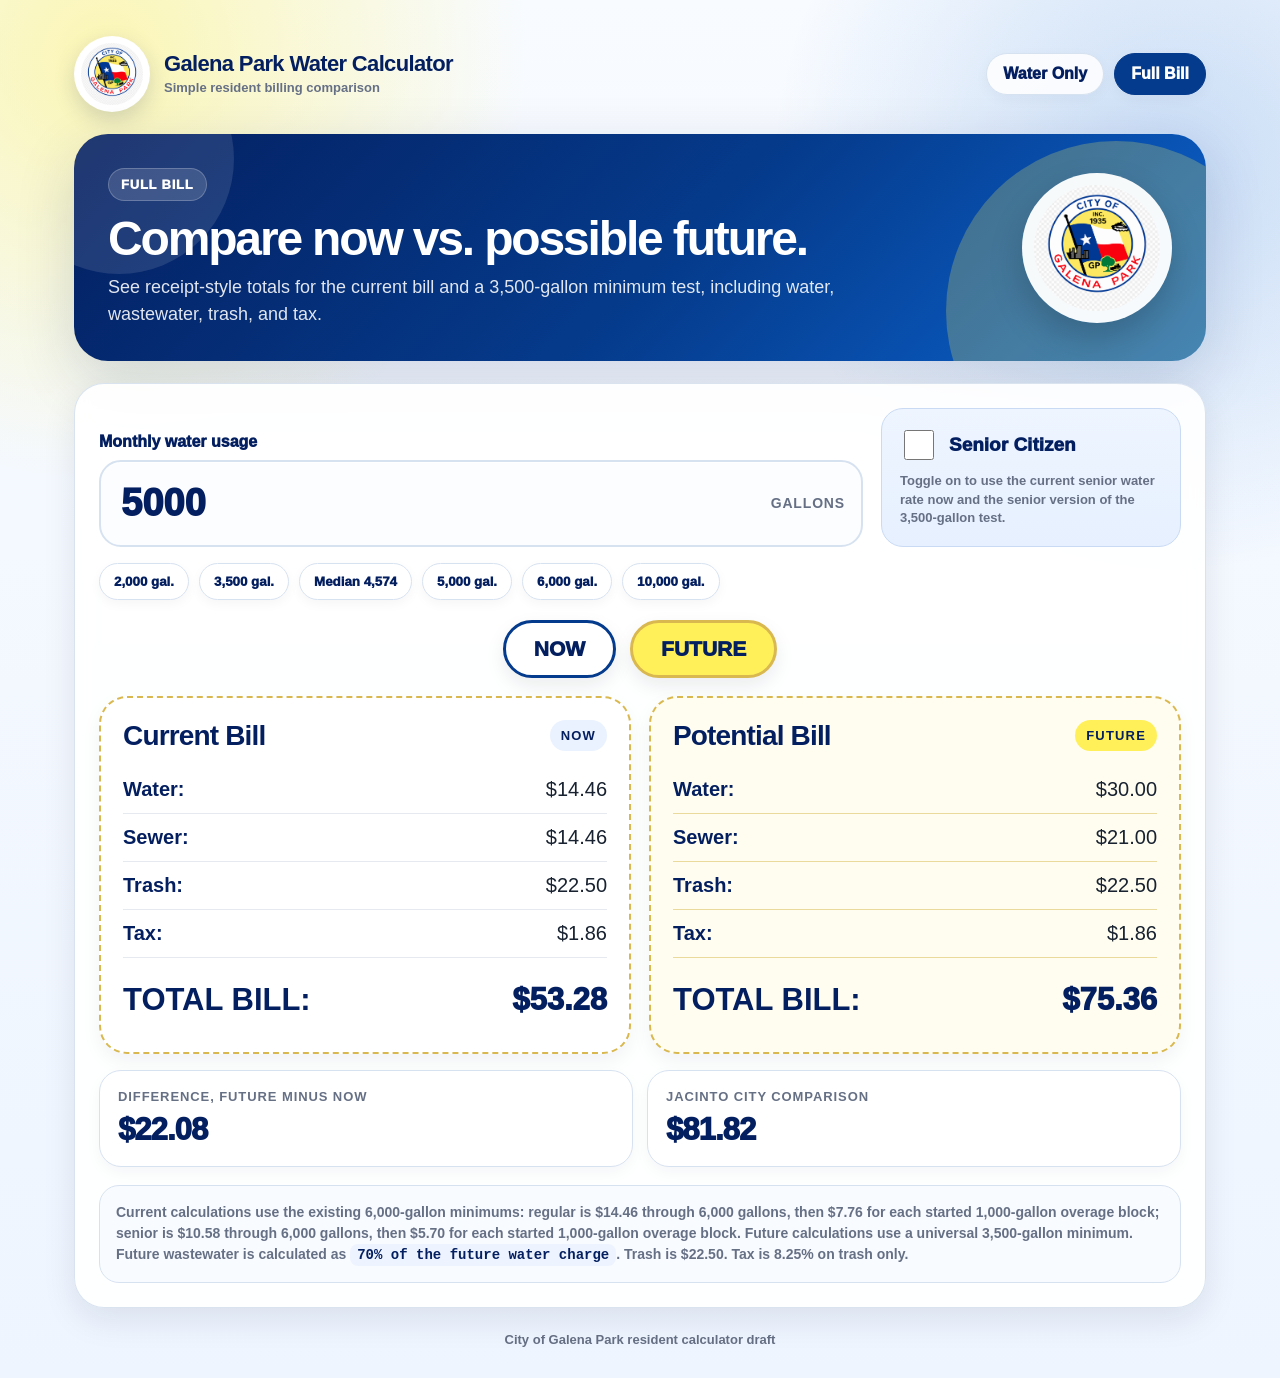
==== commit e8bcb165: "Add files via upload" ====
--- a/full-bill.html
+++ b/full-bill.html
@@ -95,7 +95,7 @@
       </div>
 
       <div class="footnote">
-        Current calculations use the existing 6,000-gallon minimums: regular is $14.46 through 6,000 gallons, then $7.76 for each started 1,000-gallon overage block; senior is $10.58 through 6,000 gallons, then $5.70 for each started 1,000-gallon overage block. Future calculations use a universal 3,500-gallon minimum. Future wastewater is calculated as <span class="formula">60% of the future water charge</span>. Trash is $22.50. Tax is 8.25% on trash only.
+        Current calculations use the existing 6,000-gallon minimums: regular is $14.46 through 6,000 gallons, then $7.76 for each started 1,000-gallon overage block; senior is $10.58 through 6,000 gallons, then $5.70 for each started 1,000-gallon overage block. Future calculations use a universal 3,500-gallon minimum. Future wastewater is calculated as <span class="formula">70% of the future water charge</span>. Trash is $22.50. Tax is 8.25% on trash only.
       </div>
     </section>
     <div class="footer">City of Galena Park resident calculator draft</div>
